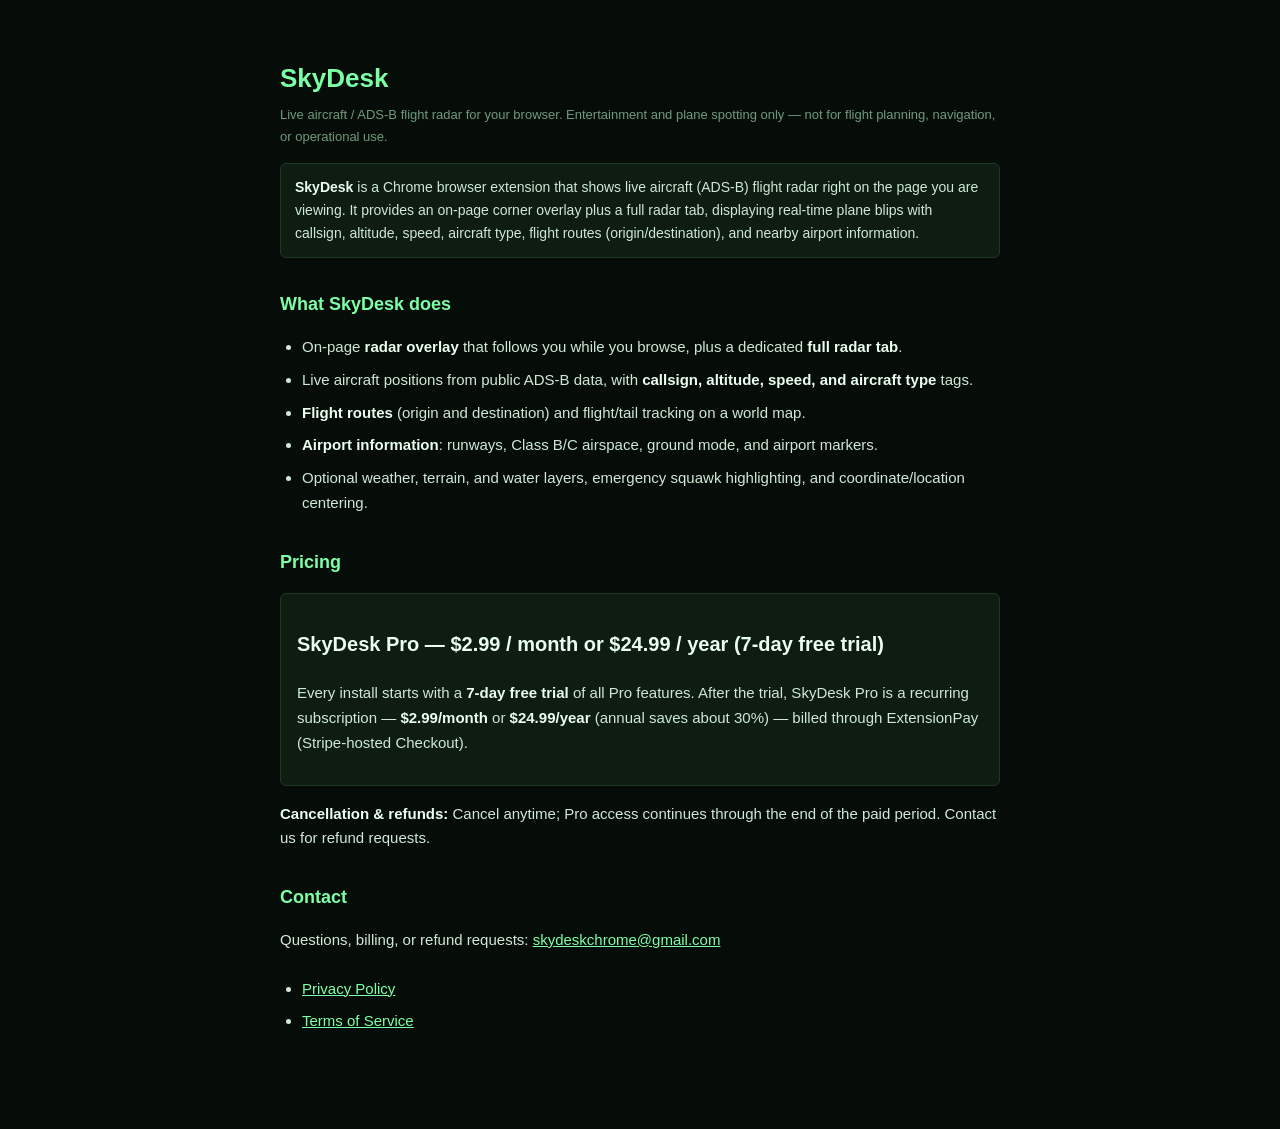
==== index.html @ 4f6b5b0e "Add SkyDesk Pro pricing (.99/mo, .99/yr) Co-authored-by: Cursor <cursoragent@cursor.com>" ====
<!DOCTYPE html>
<html lang="en">
<head>
  <meta charset="UTF-8" />
  <meta name="viewport" content="width=device-width, initial-scale=1" />
  <title>SkyDesk — Live Flight Radar Chrome Extension</title>
  <style>
    :root { color-scheme: dark; }
    body {
      margin: 0;
      padding: 40px 20px 80px;
      background: #060d08;
      color: #cfe9d6;
      font: 15px/1.65 -apple-system, "Segoe UI", Roboto, sans-serif;
    }
    main { max-width: 720px; margin: 0 auto; }
    h1 { color: #7dffa6; font-size: 26px; margin-bottom: 4px; }
    h2 { color: #7dffa6; font-size: 18px; margin-top: 32px; }
    .date { color: #6f9a7c; font-size: 13px; margin-top: 0; }
    a { color: #7dffa6; }
    strong { color: #eafff0; }
    ul { padding-left: 22px; }
    li { margin: 8px 0; }
    .notice { background: #0e1c12; border: 1px solid #1a3a24; padding: 12px 14px; border-radius: 6px; font-size: 14px; margin: 16px 0; }
    .price { background: #0e1c12; border: 1px solid #1a3a24; padding: 14px 16px; border-radius: 6px; margin: 16px 0; }
    .price .amount { color: #eafff0; font-size: 20px; font-weight: 600; }
    .links { margin-top: 24px; }
  </style>
</head>
<body>
  <main>
    <h1>SkyDesk</h1>
    <p class="date">Live aircraft / ADS-B flight radar for your browser. Entertainment and plane spotting only — not for flight planning, navigation, or operational use.</p>

    <p class="notice">
      <strong>SkyDesk</strong> is a Chrome browser extension that shows live aircraft (ADS-B)
      flight radar right on the page you are viewing. It provides an on-page corner overlay plus a
      full radar tab, displaying real-time plane blips with callsign, altitude, speed, aircraft type,
      flight routes (origin/destination), and nearby airport information.
    </p>

    <h2>What SkyDesk does</h2>
    <ul>
      <li>On-page <strong>radar overlay</strong> that follows you while you browse, plus a dedicated <strong>full radar tab</strong>.</li>
      <li>Live aircraft positions from public ADS-B data, with <strong>callsign, altitude, speed, and aircraft type</strong> tags.</li>
      <li><strong>Flight routes</strong> (origin and destination) and flight/tail tracking on a world map.</li>
      <li><strong>Airport information</strong>: runways, Class B/C airspace, ground mode, and airport markers.</li>
      <li>Optional weather, terrain, and water layers, emergency squawk highlighting, and coordinate/location centering.</li>
    </ul>

    <h2>Pricing</h2>
    <div class="price">
      <p class="amount">SkyDesk Pro — $2.99 / month or $24.99 / year (7-day free trial)</p>
      <p>
        Every install starts with a <strong>7-day free trial</strong> of all Pro features. After the
        trial, SkyDesk Pro is a recurring subscription — <strong>$2.99/month</strong> or
        <strong>$24.99/year</strong> (annual saves about 30%) — billed through ExtensionPay
        (Stripe-hosted Checkout).
      </p>
    </div>
    <p>
      <strong>Cancellation &amp; refunds:</strong> Cancel anytime; Pro access continues through the end
      of the paid period. Contact us for refund requests.
    </p>

    <h2>Contact</h2>
    <p>
      Questions, billing, or refund requests:
      <a href="mailto:skydeskchrome@gmail.com">skydeskchrome@gmail.com</a>
    </p>

    <div class="links">
      <ul>
        <li><a href="privacy/">Privacy Policy</a></li>
        <li><a href="terms/">Terms of Service</a></li>
      </ul>
    </div>
  </main>
</body>
</html>
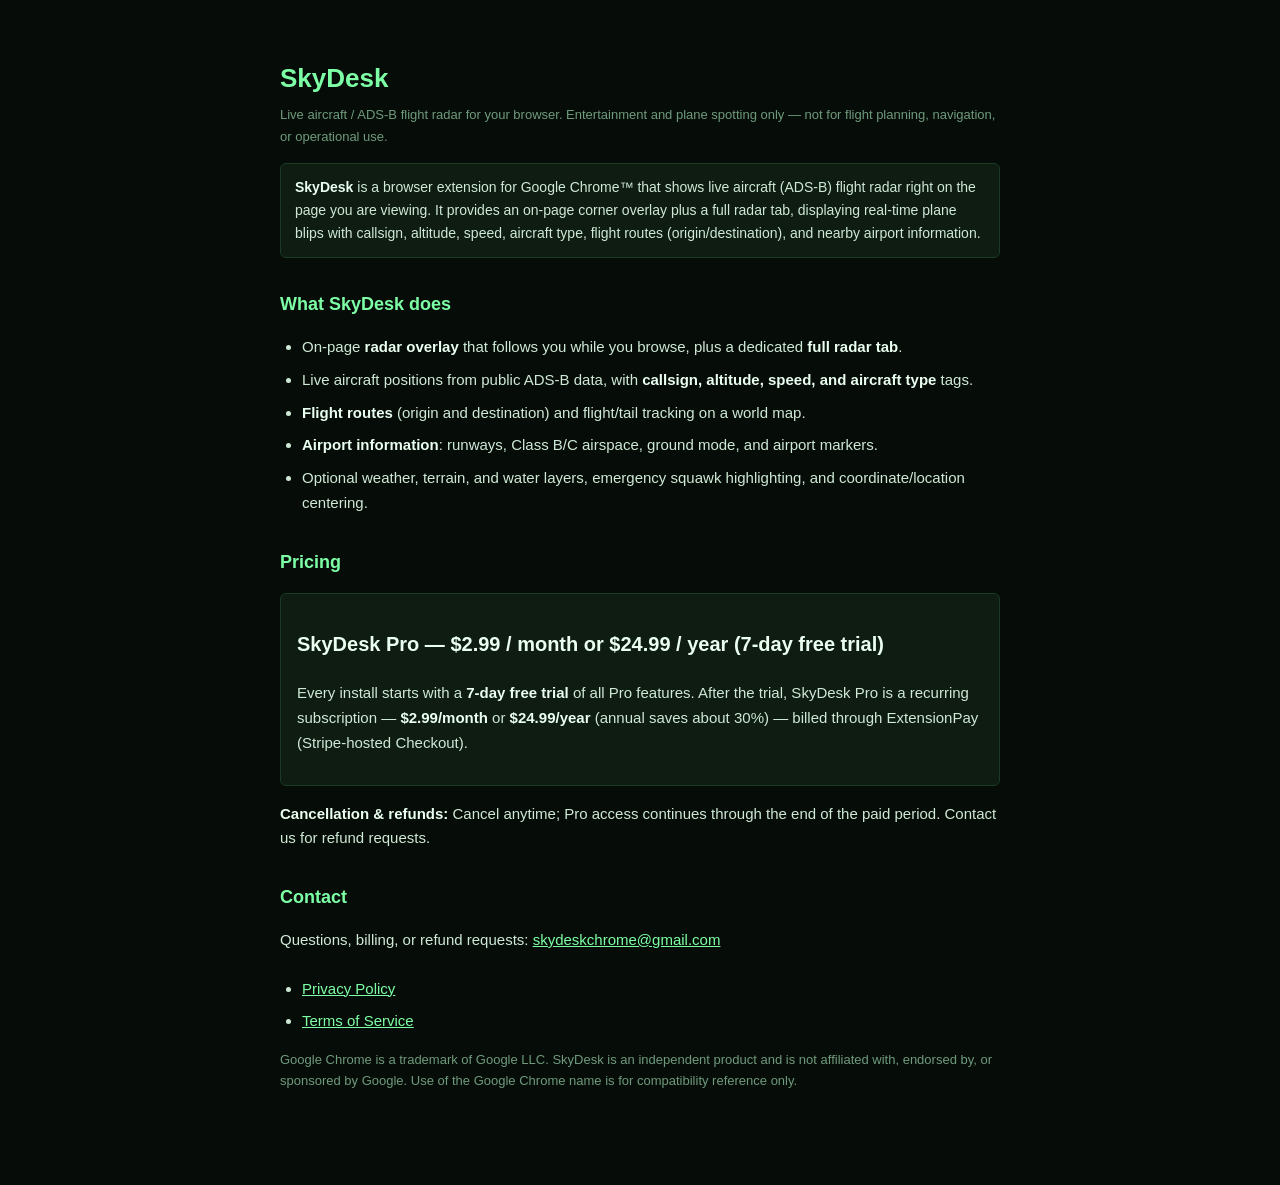
==== commit 565d9e5b: "Align landing/legal pages with Chrome Web Store Branding Guidelines Google's Branding Guidelines pro" ====
--- a/index.html
+++ b/index.html
@@ -3,7 +3,7 @@
 <head>
   <meta charset="UTF-8" />
   <meta name="viewport" content="width=device-width, initial-scale=1" />
-  <title>SkyDesk — Live Flight Radar Chrome Extension</title>
+  <title>SkyDesk — Live Flight Radar Browser Extension</title>
   <style>
     :root { color-scheme: dark; }
     body {
@@ -33,7 +33,7 @@
     <p class="date">Live aircraft / ADS-B flight radar for your browser. Entertainment and plane spotting only — not for flight planning, navigation, or operational use.</p>
 
     <p class="notice">
-      <strong>SkyDesk</strong> is a Chrome browser extension that shows live aircraft (ADS-B)
+      <strong>SkyDesk</strong> is a browser extension for Google Chrome&trade; that shows live aircraft (ADS-B)
       flight radar right on the page you are viewing. It provides an on-page corner overlay plus a
       full radar tab, displaying real-time plane blips with callsign, altitude, speed, aircraft type,
       flight routes (origin/destination), and nearby airport information.
@@ -75,6 +75,12 @@
         <li><a href="terms/">Terms of Service</a></li>
       </ul>
     </div>
+
+    <p class="date">
+      Google Chrome is a trademark of Google LLC. SkyDesk is an independent product and is not
+      affiliated with, endorsed by, or sponsored by Google. Use of the Google Chrome name is for
+      compatibility reference only.
+    </p>
   </main>
 </body>
 </html>
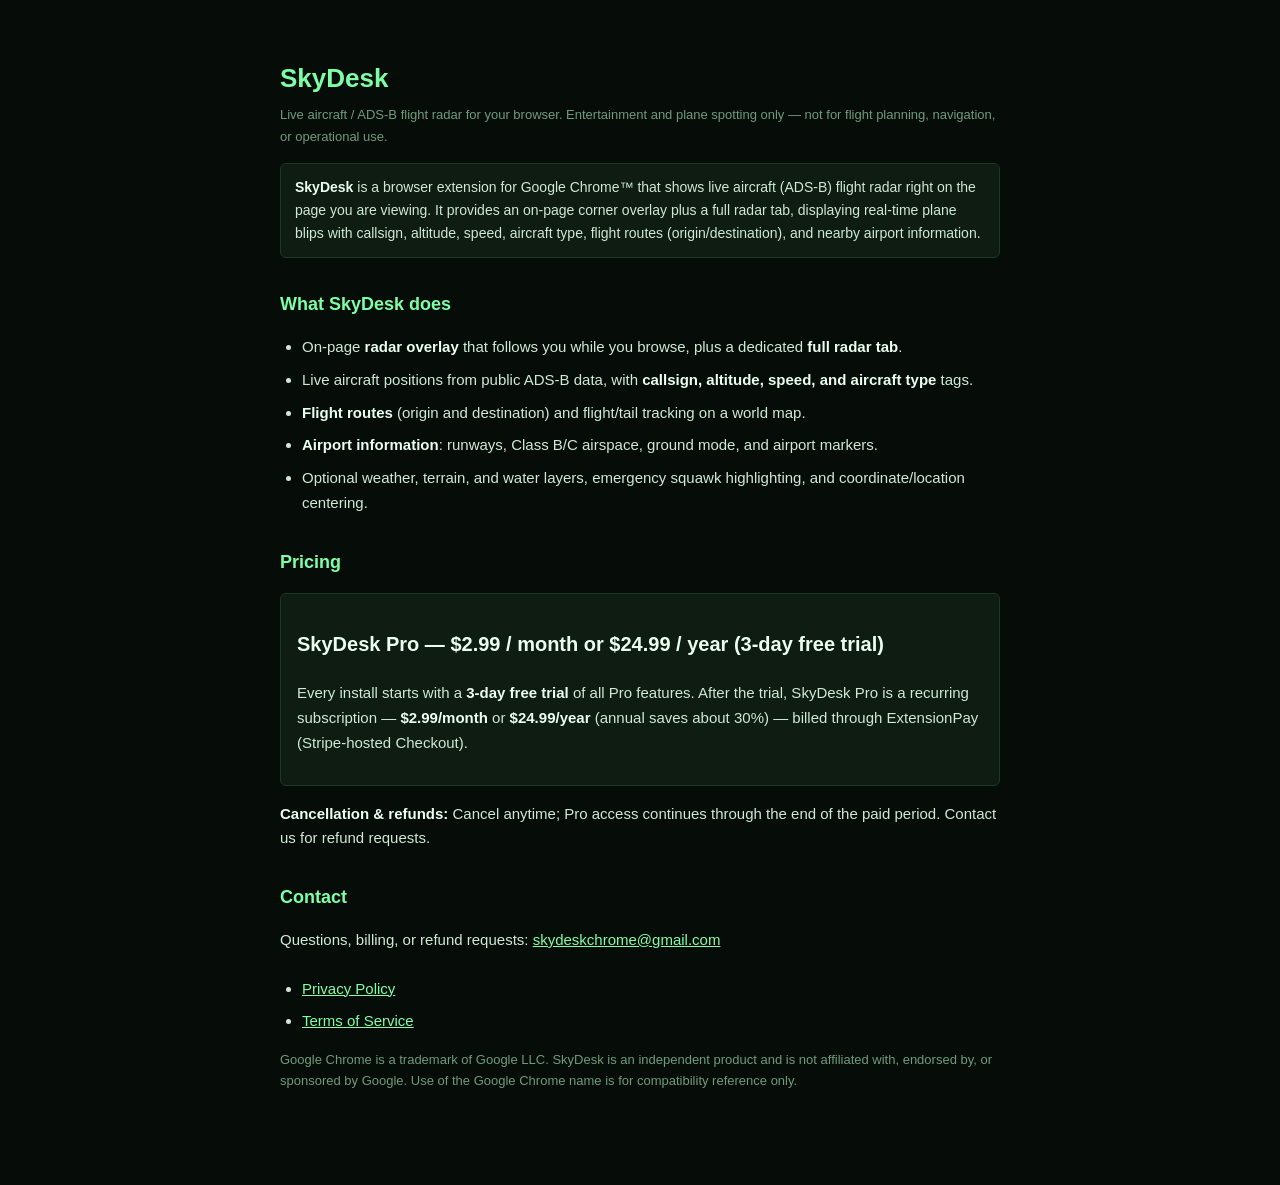
==== commit 7f2b895e: "Sync public pages: 3-day trial and community-only ADS-B sources Match the extension: reduce advertis" ====
--- a/index.html
+++ b/index.html
@@ -50,9 +50,9 @@
 
     <h2>Pricing</h2>
     <div class="price">
-      <p class="amount">SkyDesk Pro — $2.99 / month or $24.99 / year (7-day free trial)</p>
+      <p class="amount">SkyDesk Pro — $2.99 / month or $24.99 / year (3-day free trial)</p>
       <p>
-        Every install starts with a <strong>7-day free trial</strong> of all Pro features. After the
+        Every install starts with a <strong>3-day free trial</strong> of all Pro features. After the
         trial, SkyDesk Pro is a recurring subscription — <strong>$2.99/month</strong> or
         <strong>$24.99/year</strong> (annual saves about 30%) — billed through ExtensionPay
         (Stripe-hosted Checkout).
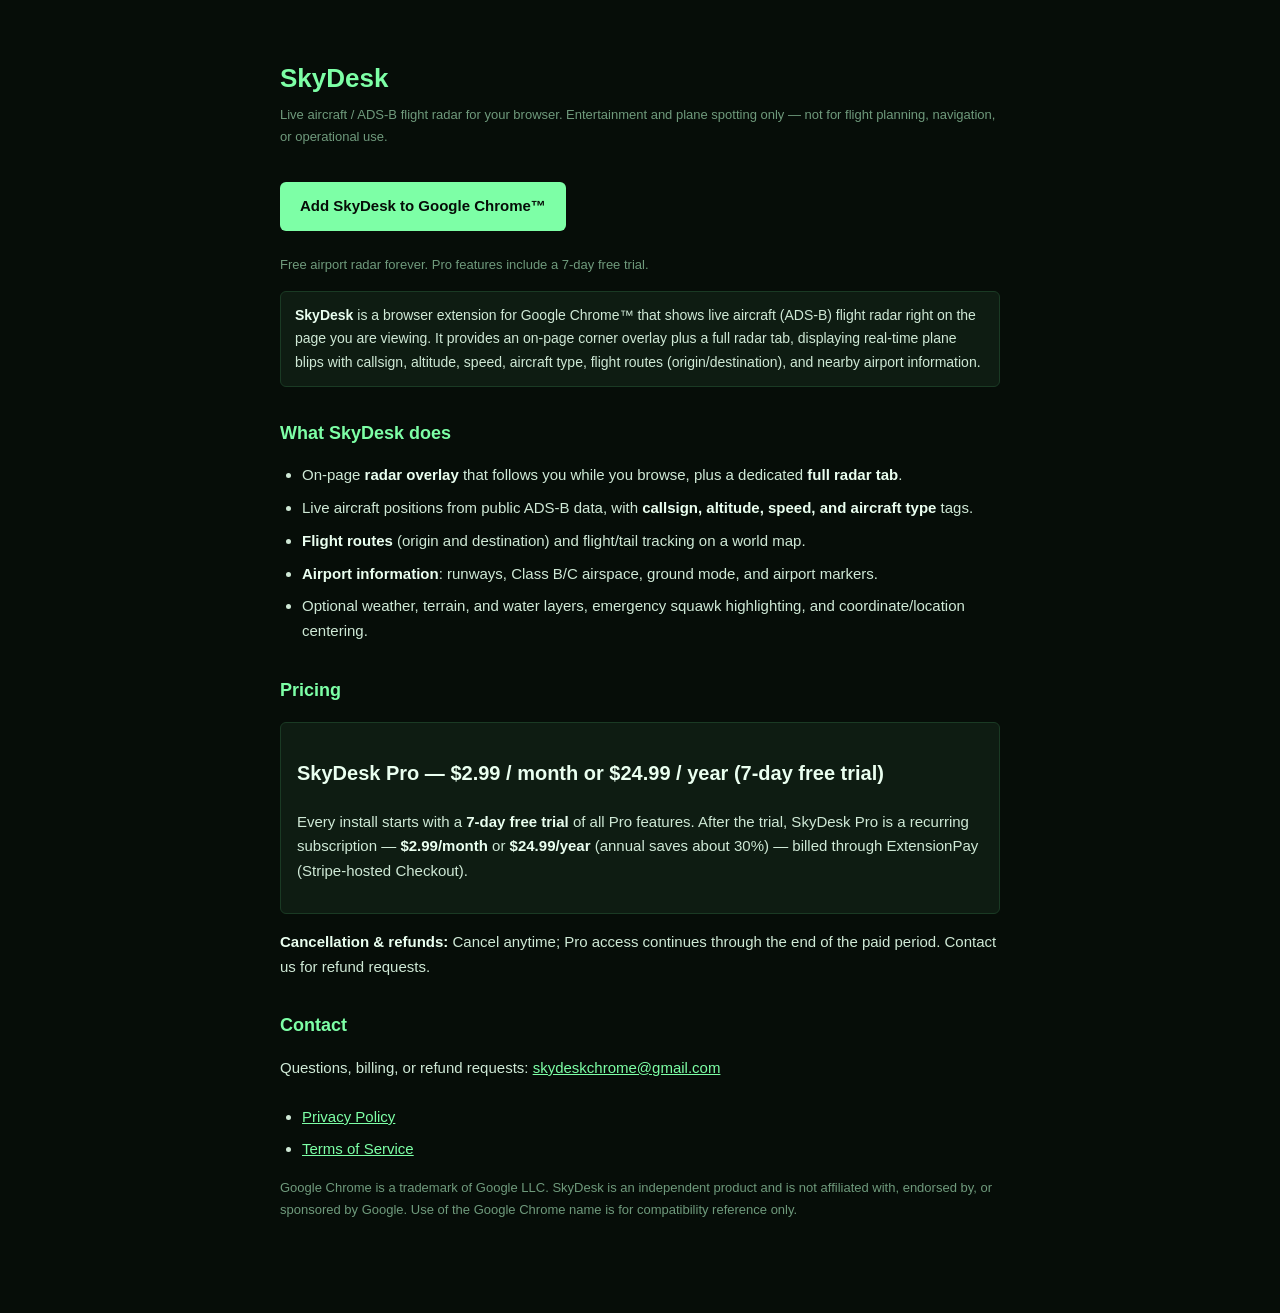
==== commit e9a4db0c: "Launch-ready landing pages: branding compliance, Web Store CTA, analytics disclosure Merge Chrome We" ====
--- a/index.html
+++ b/index.html
@@ -25,12 +25,34 @@
     .price { background: #0e1c12; border: 1px solid #1a3a24; padding: 14px 16px; border-radius: 6px; margin: 16px 0; }
     .price .amount { color: #eafff0; font-size: 20px; font-weight: 600; }
     .links { margin-top: 24px; }
+    .cta {
+      display: inline-block;
+      margin: 20px 0 8px;
+      padding: 12px 20px;
+      background: #7dffa6;
+      color: #060d08;
+      font-weight: 600;
+      text-decoration: none;
+      border-radius: 6px;
+    }
+    .cta:hover { background: #9cffb8; }
+    .cta-sub { color: #6f9a7c; font-size: 13px; margin: 0; }
   </style>
 </head>
 <body>
   <main>
     <h1>SkyDesk</h1>
     <p class="date">Live aircraft / ADS-B flight radar for your browser. Entertainment and plane spotting only — not for flight planning, navigation, or operational use.</p>
+
+    <p>
+      <a
+        class="cta"
+        id="install-skydesk"
+        href="https://chromewebstore.google.com/detail/skydesk/bebpoadgmffalooplgaloncgblhblbkc"
+        rel="noopener"
+      >Add SkyDesk to Google Chrome&trade;</a>
+    </p>
+    <p class="cta-sub">Free airport radar forever. Pro features include a 7-day free trial.</p>
 
     <p class="notice">
       <strong>SkyDesk</strong> is a browser extension for Google Chrome&trade; that shows live aircraft (ADS-B)
@@ -50,9 +72,9 @@
 
     <h2>Pricing</h2>
     <div class="price">
-      <p class="amount">SkyDesk Pro — $2.99 / month or $24.99 / year (3-day free trial)</p>
+      <p class="amount">SkyDesk Pro — $2.99 / month or $24.99 / year (7-day free trial)</p>
       <p>
-        Every install starts with a <strong>3-day free trial</strong> of all Pro features. After the
+        Every install starts with a <strong>7-day free trial</strong> of all Pro features. After the
         trial, SkyDesk Pro is a recurring subscription — <strong>$2.99/month</strong> or
         <strong>$24.99/year</strong> (annual saves about 30%) — billed through ExtensionPay
         (Stripe-hosted Checkout).
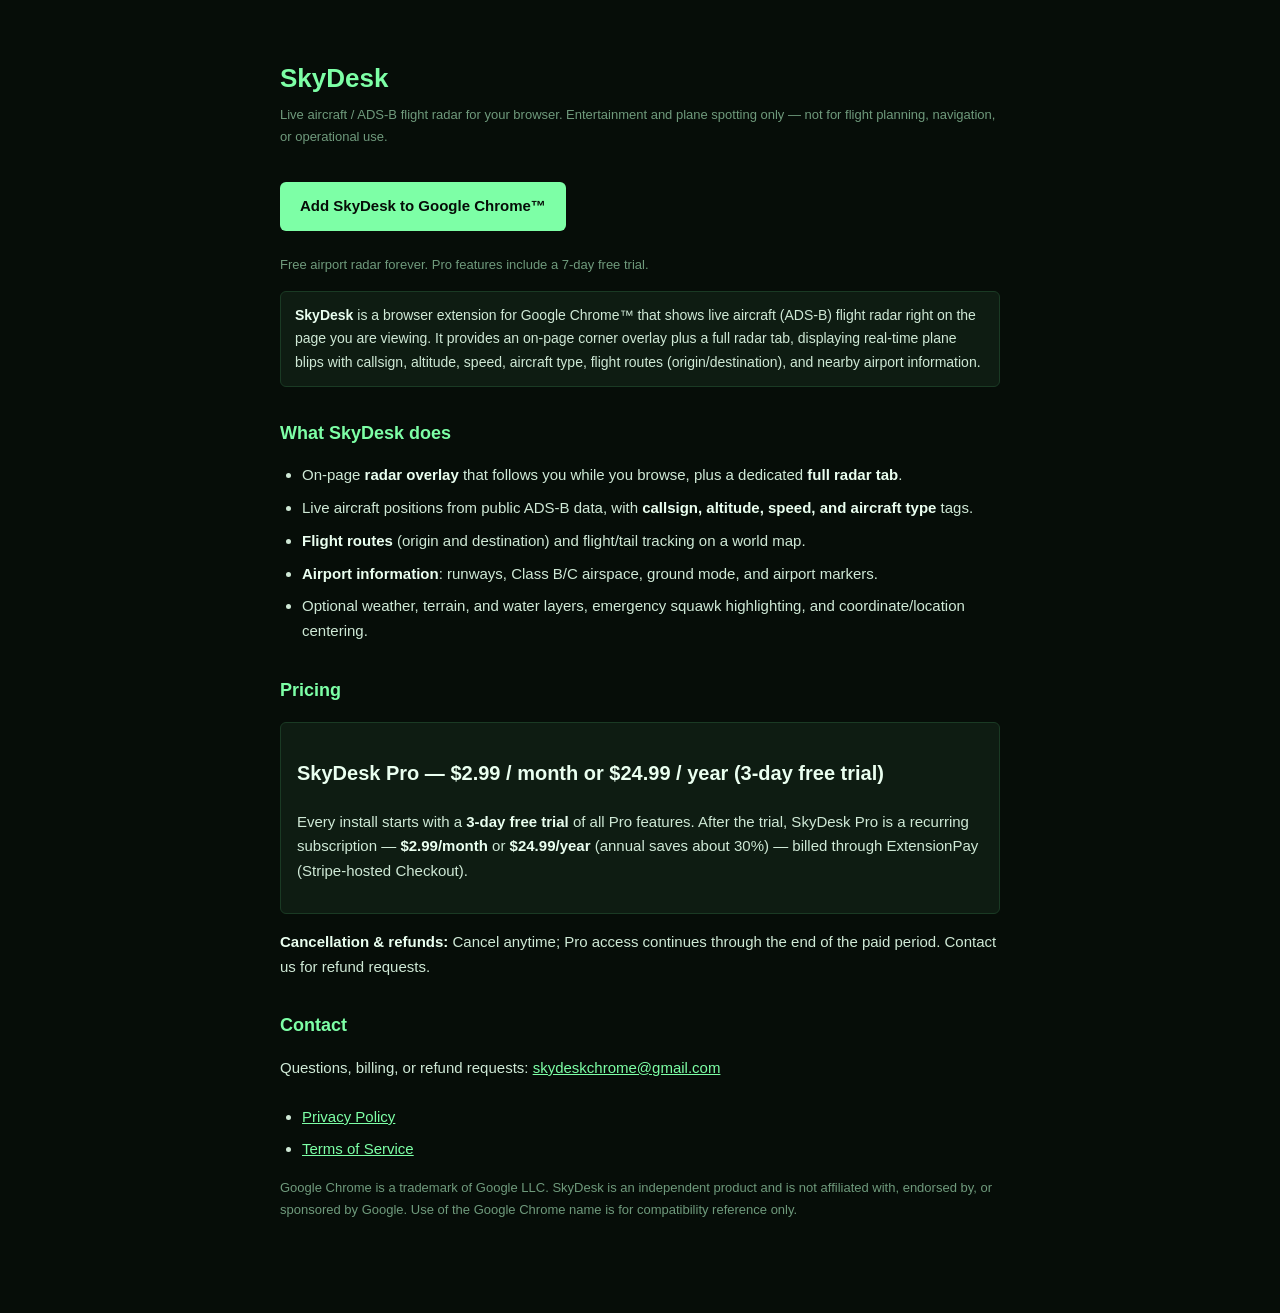
==== commit 872297b3: "Merge 7f2b895e87309700df059b0920f53fc6f2cade1d into d37366eb509edafa3d25b35c71c1d80be724a47b" ====
--- a/index.html
+++ b/index.html
@@ -38,6 +38,15 @@
     .cta:hover { background: #9cffb8; }
     .cta-sub { color: #6f9a7c; font-size: 13px; margin: 0; }
   </style>
+  <!-- Google tag (gtag.js) — must be inline so Google Ads can verify collection -->
+  <script async src="https://www.googletagmanager.com/gtag/js?id=G-9PNH7J36M4"></script>
+  <script>
+    window.dataLayer = window.dataLayer || [];
+    function gtag() { dataLayer.push(arguments); }
+    gtag("js", new Date());
+    gtag("config", "G-9PNH7J36M4", { anonymize_ip: true });
+  </script>
+  <script src="analytics.js" defer></script>
 </head>
 <body>
   <main>
@@ -72,9 +81,9 @@
 
     <h2>Pricing</h2>
     <div class="price">
-      <p class="amount">SkyDesk Pro — $2.99 / month or $24.99 / year (7-day free trial)</p>
+      <p class="amount">SkyDesk Pro — $2.99 / month or $24.99 / year (3-day free trial)</p>
       <p>
-        Every install starts with a <strong>7-day free trial</strong> of all Pro features. After the
+        Every install starts with a <strong>3-day free trial</strong> of all Pro features. After the
         trial, SkyDesk Pro is a recurring subscription — <strong>$2.99/month</strong> or
         <strong>$24.99/year</strong> (annual saves about 30%) — billed through ExtensionPay
         (Stripe-hosted Checkout).
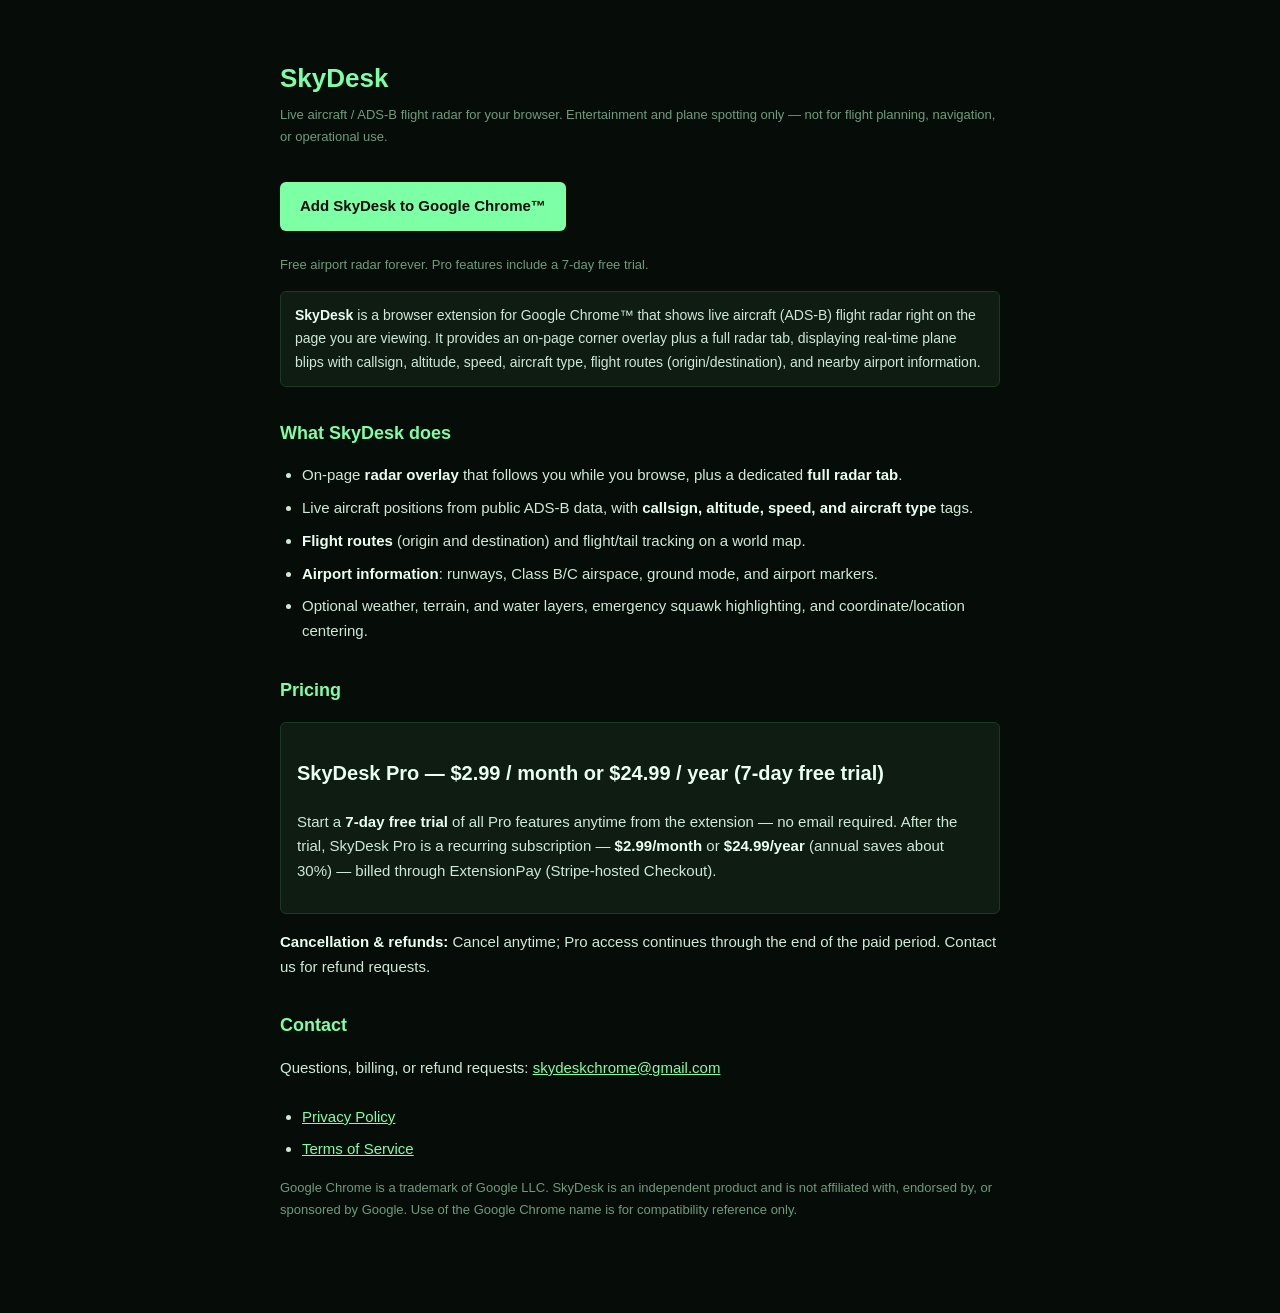
==== commit 81284190: "Align trial and privacy copy with no-email local trial Co-authored-by: Cursor <cursoragent@cursor.co" ====
--- a/index.html
+++ b/index.html
@@ -81,9 +81,9 @@
 
     <h2>Pricing</h2>
     <div class="price">
-      <p class="amount">SkyDesk Pro — $2.99 / month or $24.99 / year (3-day free trial)</p>
+      <p class="amount">SkyDesk Pro — $2.99 / month or $24.99 / year (7-day free trial)</p>
       <p>
-        Every install starts with a <strong>3-day free trial</strong> of all Pro features. After the
+        Start a <strong>7-day free trial</strong> of all Pro features anytime from the extension — no email required. After the
         trial, SkyDesk Pro is a recurring subscription — <strong>$2.99/month</strong> or
         <strong>$24.99/year</strong> (annual saves about 30%) — billed through ExtensionPay
         (Stripe-hosted Checkout).
